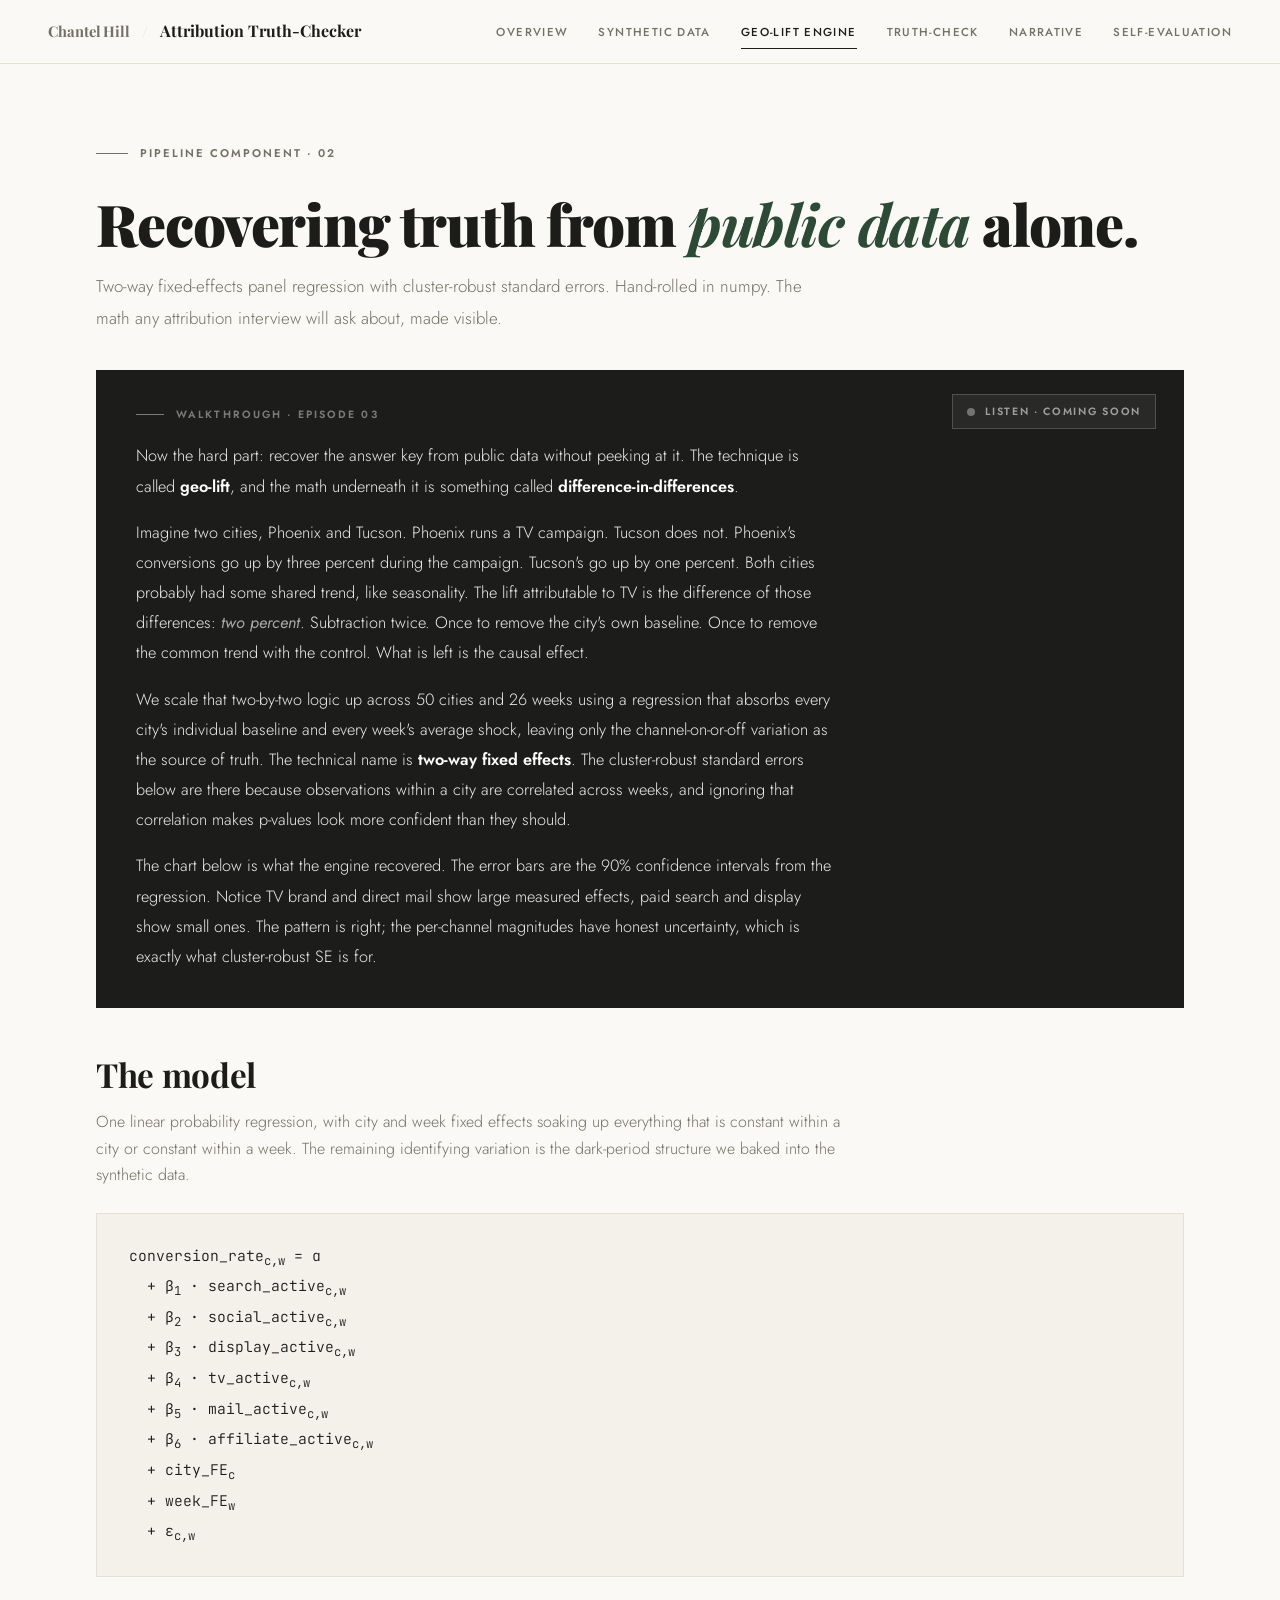
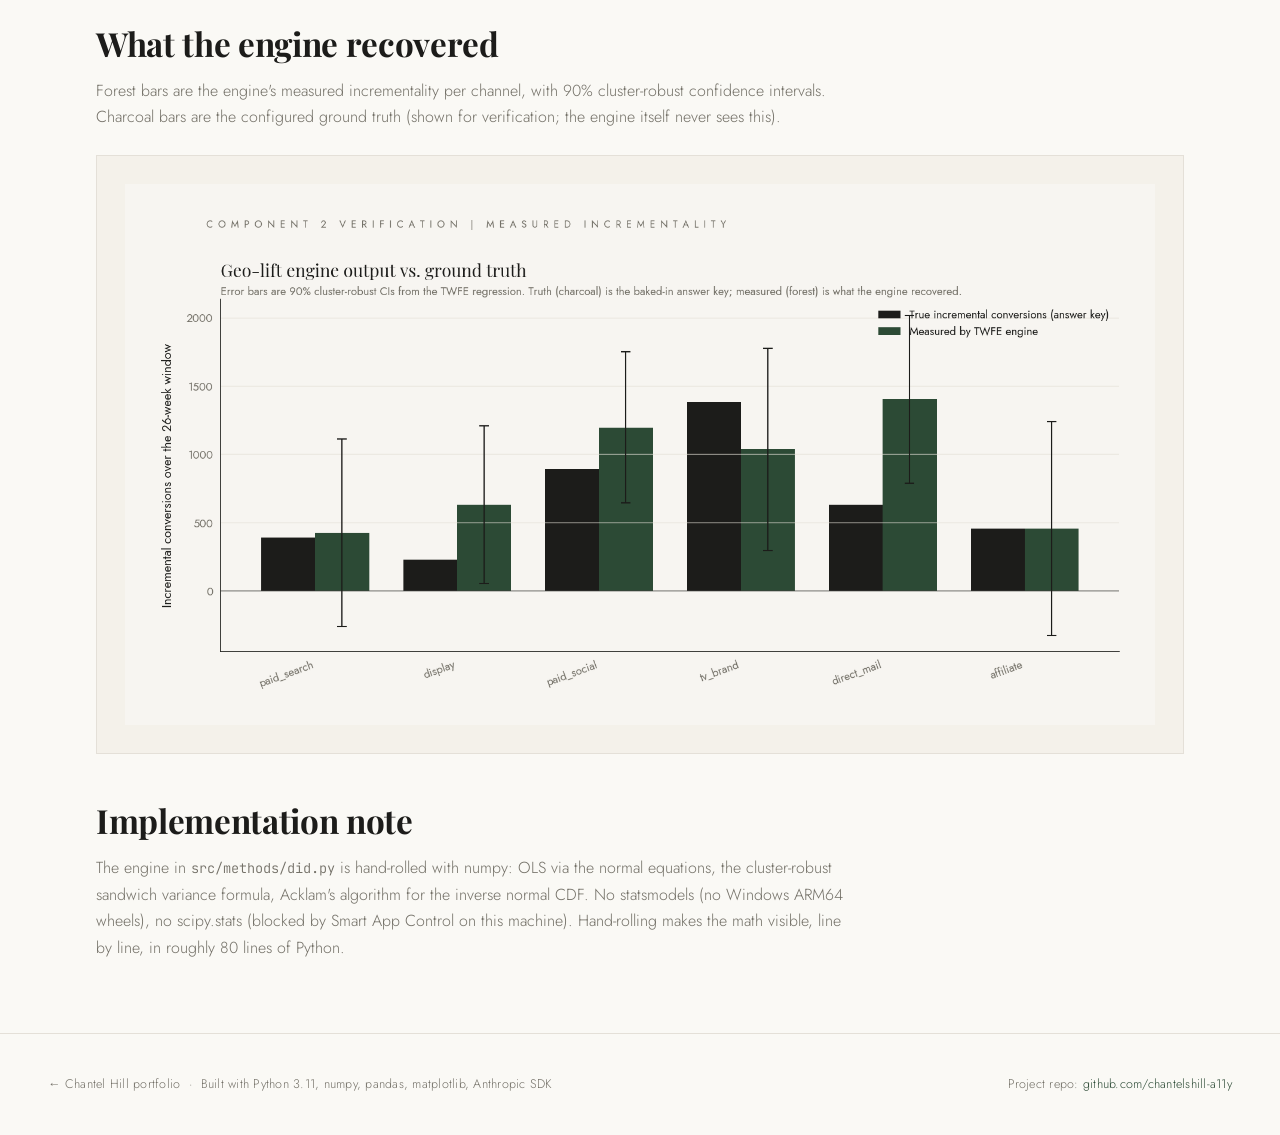
==== site/geo-lift.html @ 87174927 "Add 5 component pages + interactive threshold slider site/synthetic-data.html, geo-lift.html, truth-" ====
<!DOCTYPE html>
<html lang="en">
<head>
<meta charset="UTF-8">
<meta name="viewport" content="width=device-width, initial-scale=1.0">
<title>Geo-Lift Engine &mdash; Attribution Truth-Checker</title>
<link href="https://fonts.googleapis.com/css2?family=Playfair+Display:ital,wght@0,400;0,700;0,900;1,400;1,700;1,900&family=Jost:wght@300;400;500;600&family=JetBrains+Mono:wght@400;500&display=swap" rel="stylesheet">
<link href="css/styles.css" rel="stylesheet">
</head>
<body>

<nav class="top">
  <div class="nav-brand">
    <a class="nav-portfolio-link" href="https://chantelhill.com">Chantel Hill</a>
    <span class="nav-separator">/</span>
    <a class="nav-logo" href="index.html">Attribution Truth-Checker</a>
  </div>
  <ul class="nav-links">
    <li><a href="index.html">Overview</a></li>
    <li><a href="synthetic-data.html">Synthetic Data</a></li>
    <li><a href="geo-lift.html" class="active">Geo-Lift Engine</a></li>
    <li><a href="truth-check.html">Truth-Check</a></li>
    <li><a href="narrative.html">Narrative</a></li>
    <li><a href="self-evaluation.html">Self-Evaluation</a></li>
  </ul>
</nav>

<main>
  <section>
    <div class="container">
      <div class="eyebrow">Pipeline component &middot; 02</div>
      <h1>Recovering truth from <em>public data</em> alone.</h1>
      <p style="max-width: 720px; font-size: 1.06rem; line-height: 1.85; color: var(--mid); margin-top: 16px;">
        Two-way fixed-effects panel regression with cluster-robust standard errors. Hand-rolled in numpy.
        The math any attribution interview will ask about, made visible.
      </p>

      <div class="walkthrough">
        <div class="walkthrough-eyebrow">Walkthrough &middot; Episode 03</div>
        <span class="listen-cta" title="Audio narration coming in V2">Listen &middot; Coming soon</span>
        <p>
          Now the hard part: recover the answer key from public data without peeking at it. The
          technique is called <strong>geo-lift</strong>, and the math underneath it is something
          called <strong>difference-in-differences</strong>.
        </p>
        <p>
          Imagine two cities, Phoenix and Tucson. Phoenix runs a TV campaign. Tucson does not.
          Phoenix's conversions go up by three percent during the campaign. Tucson's go up by
          one percent. Both cities probably had some shared trend, like seasonality. The lift
          attributable to TV is the difference of those differences: <em>two percent</em>.
          Subtraction twice. Once to remove the city's own baseline. Once to remove the
          common trend with the control. What is left is the causal effect.
        </p>
        <p>
          We scale that two-by-two logic up across 50 cities and 26 weeks using a regression that
          absorbs every city's individual baseline and every week's average shock, leaving only
          the channel-on-or-off variation as the source of truth. The technical name is
          <strong>two-way fixed effects</strong>. The cluster-robust standard errors below are
          there because observations within a city are correlated across weeks, and ignoring
          that correlation makes p-values look more confident than they should.
        </p>
        <p>
          The chart below is what the engine recovered. The error bars are the 90% confidence
          intervals from the regression. Notice TV brand and direct mail show large measured
          effects, paid search and display show small ones. The pattern is right; the per-channel
          magnitudes have honest uncertainty, which is exactly what cluster-robust SE is for.
        </p>
      </div>

      <div style="margin-top: 48px;">
        <h2>The model</h2>
        <p class="muted" style="max-width: 760px;">
          One linear probability regression, with city and week fixed effects soaking up everything that
          is constant within a city or constant within a week. The remaining identifying variation is
          the dark-period structure we baked into the synthetic data.
        </p>
        <figure class="chart" style="background: var(--paper); padding: 28px 32px; font-family: 'JetBrains Mono', monospace; font-size: 0.92rem; color: var(--charcoal); line-height: 1.85;">
conversion_rate<sub>c,w</sub> = &alpha;<br>
&nbsp;&nbsp;+ &beta;<sub>1</sub> &middot; search_active<sub>c,w</sub><br>
&nbsp;&nbsp;+ &beta;<sub>2</sub> &middot; social_active<sub>c,w</sub><br>
&nbsp;&nbsp;+ &beta;<sub>3</sub> &middot; display_active<sub>c,w</sub><br>
&nbsp;&nbsp;+ &beta;<sub>4</sub> &middot; tv_active<sub>c,w</sub><br>
&nbsp;&nbsp;+ &beta;<sub>5</sub> &middot; mail_active<sub>c,w</sub><br>
&nbsp;&nbsp;+ &beta;<sub>6</sub> &middot; affiliate_active<sub>c,w</sub><br>
&nbsp;&nbsp;+ city_FE<sub>c</sub><br>
&nbsp;&nbsp;+ week_FE<sub>w</sub><br>
&nbsp;&nbsp;+ &epsilon;<sub>c,w</sub>
        </figure>
      </div>

      <div style="margin-top: 48px;">
        <h2>What the engine recovered</h2>
        <p class="muted" style="max-width: 760px;">
          Forest bars are the engine's measured incrementality per channel, with 90% cluster-robust
          confidence intervals. Charcoal bars are the configured ground truth (shown for verification;
          the engine itself never sees this).
        </p>
        <figure class="chart">
          <img src="charts/geolift_measured_vs_true.png" alt="Bar chart with error bars showing measured incrementality per channel against ground truth.">
        </figure>
      </div>

      <div style="margin-top: 48px;">
        <h2>Implementation note</h2>
        <p class="muted" style="max-width: 760px;">
          The engine in <span class="mono">src/methods/did.py</span> is hand-rolled with numpy:
          OLS via the normal equations, the cluster-robust sandwich variance formula, Acklam's
          algorithm for the inverse normal CDF. No statsmodels (no Windows ARM64 wheels), no
          scipy.stats (blocked by Smart App Control on this machine). Hand-rolling makes the
          math visible, line by line, in roughly 80 lines of Python.
        </p>
      </div>

    </div>
  </section>
</main>

<footer>
  <div>
    <a href="https://chantelhill.com" style="border-bottom: none; color: var(--mid);">&larr; Chantel Hill portfolio</a>
    &nbsp;&middot;&nbsp; Built with Python 3.11, numpy, pandas, matplotlib, Anthropic SDK
  </div>
  <div>Project repo: <a href="https://github.com/chantelshill-a11y/attribution-truth-checker">github.com/chantelshill-a11y</a></div>
</footer>

</body>
</html>
---- site/css/styles.css ----
/* =====================================================================
   Attribution Truth-Checker — site styles
   Brand: Chantel Hill (forest / cream / charcoal, Playfair + Jost)
   Background: #FAF9F5 (Claude-flavored warm white, between #FFFFFF and the
                          editorial cream of the portfolio)
   ===================================================================== */

:root {
  --bg:          #FAF9F5;  /* Claude warm white */
  --paper:       #F4F1EA;  /* warmer surface for cards */
  --forest:      #2C4A35;
  --forest-dark: #1E3326;
  --forest-light:#3D6147;
  --charcoal:    #1C1C1A;
  --mid:         #737067;
  --light:       #DDD9D1;
  --rule:        #E4E0D8;
  --white:       #FFFFFF;
  --nav-height:  64px;
}

*, *::before, *::after { box-sizing: border-box; margin: 0; padding: 0; }
html { scroll-behavior: smooth; }
body {
  font-family: 'Jost', -apple-system, BlinkMacSystemFont, 'Segoe UI', Roboto, sans-serif;
  font-weight: 300;
  background: var(--bg);
  color: var(--charcoal);
  line-height: 1.65;
  min-height: 100vh;
  display: flex;
  flex-direction: column;
}

/* ---------------------------------------------------------------------
   Typography
   --------------------------------------------------------------------- */

h1, h2, h3, h4 {
  font-family: 'Playfair Display', Georgia, serif;
  font-weight: 700;
  color: var(--charcoal);
  line-height: 1.12;
  letter-spacing: -0.01em;
}
h1 { font-size: clamp(2.4rem, 4.5vw, 4.4rem); font-weight: 900; letter-spacing: -0.02em; }
h2 { font-size: clamp(1.7rem, 2.6vw, 2.4rem); margin-bottom: 16px; }
h3 { font-size: 1.3rem; margin-bottom: 12px; font-weight: 700; }
h4 { font-size: 1rem; font-weight: 600; }

em {
  font-style: italic;
  color: var(--forest);
  font-weight: 700;
}

p { color: var(--charcoal); }
p + p { margin-top: 14px; }

a {
  color: var(--forest);
  text-decoration: none;
  border-bottom: 1px solid transparent;
  transition: border-color 0.2s, color 0.2s;
}
a:hover { border-bottom-color: var(--forest); }

.eyebrow {
  display: inline-flex;
  align-items: center;
  gap: 12px;
  font-family: 'Jost', sans-serif;
  font-size: 0.7rem;
  font-weight: 600;
  letter-spacing: 0.18em;
  text-transform: uppercase;
  color: var(--mid);
  margin-bottom: 28px;
}
.eyebrow::before {
  content: '';
  display: block;
  width: 32px;
  height: 1px;
  background: var(--mid);
}

.muted { color: var(--mid); }
.caption {
  font-size: 0.78rem;
  color: var(--mid);
  letter-spacing: 0.02em;
  line-height: 1.6;
}
.mono { font-family: 'JetBrains Mono', Menlo, Consolas, monospace; font-size: 0.85rem; }

/* ---------------------------------------------------------------------
   Top navigation (sticky, blur backdrop)
   --------------------------------------------------------------------- */

nav.top {
  position: sticky;
  top: 0;
  z-index: 100;
  height: var(--nav-height);
  display: flex;
  align-items: center;
  justify-content: space-between;
  padding: 0 48px;
  background: rgba(250, 249, 245, 0.88);
  backdrop-filter: blur(12px);
  -webkit-backdrop-filter: blur(12px);
  border-bottom: 1px solid var(--rule);
}
.nav-brand {
  display: flex;
  align-items: baseline;
  gap: 12px;
  font-family: 'Playfair Display', serif;
}
.nav-portfolio-link {
  font-size: 0.92rem;
  font-weight: 700;
  color: var(--mid);
  border-bottom: none;
  transition: color 0.2s;
  letter-spacing: -0.005em;
}
.nav-portfolio-link:hover { color: var(--charcoal); border-bottom: none; }
.nav-separator {
  color: var(--rule);
  font-weight: 400;
  font-size: 0.95rem;
  user-select: none;
}
.nav-logo {
  font-family: 'Playfair Display', serif;
  font-weight: 700;
  font-size: 1rem;
  color: var(--charcoal);
  border-bottom: none;
}
.nav-logo:hover { border-bottom: none; }
.nav-links {
  display: flex;
  align-items: center;
  gap: 30px;
  list-style: none;
}
.nav-links a {
  font-family: 'Jost', sans-serif;
  font-size: 0.72rem;
  font-weight: 500;
  letter-spacing: 0.12em;
  text-transform: uppercase;
  color: var(--mid);
  border-bottom: none;
  padding: 8px 0;
}
.nav-links a:hover { color: var(--charcoal); }
.nav-links a.active { color: var(--charcoal); border-bottom: 1px solid var(--charcoal); }

/* ---------------------------------------------------------------------
   Page chrome
   --------------------------------------------------------------------- */

main {
  flex: 1;
  display: flex;
  flex-direction: column;
}

.container {
  width: 100%;
  max-width: 1340px;
  margin: 0 auto;
  padding: 0 48px;
}

section {
  padding: 72px 48px;
}

footer {
  border-top: 1px solid var(--rule);
  padding: 40px 48px;
  display: flex;
  justify-content: space-between;
  align-items: center;
  font-size: 0.78rem;
  color: var(--mid);
  letter-spacing: 0.02em;
}

/* ---------------------------------------------------------------------
   Hero
   --------------------------------------------------------------------- */

.hero {
  min-height: calc(100vh - var(--nav-height));
  display: grid;
  grid-template-columns: 1fr 1.15fr;
  gap: 64px;
  align-items: center;
  padding: 72px 48px;
  max-width: 1480px;
  margin: 0 auto;
}
.hero-content { max-width: 540px; }
.hero-title { margin-bottom: 24px; }
.hero-subtitle {
  font-size: 1.02rem;
  color: var(--mid);
  line-height: 1.85;
  margin-bottom: 36px;
  font-weight: 300;
  max-width: 520px;
}
.hero-actions { display: flex; gap: 12px; align-items: center; flex-wrap: wrap; }

.hero-chart {
  background: var(--paper);
  padding: 28px;
  border: 1px solid var(--rule);
}
.hero-chart img { display: block; width: 100%; height: auto; }
.hero-chart figcaption {
  font-size: 0.78rem;
  color: var(--mid);
  margin-top: 14px;
  letter-spacing: 0.02em;
  line-height: 1.55;
}

/* ---------------------------------------------------------------------
   Buttons
   --------------------------------------------------------------------- */

.btn {
  display: inline-block;
  padding: 13px 28px;
  font-family: 'Jost', sans-serif;
  font-size: 0.74rem;
  font-weight: 600;
  letter-spacing: 0.1em;
  text-transform: uppercase;
  text-decoration: none;
  border: 1px solid transparent;
  cursor: pointer;
  transition: background 0.2s, border-color 0.2s, color 0.2s;
}
.btn-primary { background: var(--charcoal); color: var(--white); }
.btn-primary:hover { background: var(--forest); border-bottom: 1px solid var(--forest); }
.btn-secondary {
  background: transparent;
  color: var(--charcoal);
  border: 1px solid var(--light);
}
.btn-secondary:hover { border-color: var(--charcoal); }

/* ---------------------------------------------------------------------
   Stats strip (key findings)
   --------------------------------------------------------------------- */

.stats {
  background: var(--charcoal);
  color: var(--white);
  padding: 56px 48px;
}
.stats .container {
  display: grid;
  grid-template-columns: repeat(4, 1fr);
  gap: 48px;
  align-items: start;
}
.stat-eyebrow {
  font-size: 0.65rem;
  font-weight: 600;
  letter-spacing: 0.2em;
  text-transform: uppercase;
  color: rgba(255,255,255,0.45);
  margin-bottom: 14px;
}
.stat-value {
  font-family: 'Playfair Display', serif;
  font-size: clamp(1.9rem, 3vw, 2.6rem);
  font-weight: 900;
  letter-spacing: -0.02em;
  color: var(--white);
  margin-bottom: 8px;
  line-height: 1.05;
}
.stat-value em {
  color: rgba(255,255,255,0.55);
  font-style: italic;
  font-weight: 700;
}
.stat-label {
  font-size: 0.83rem;
  color: rgba(255,255,255,0.65);
  line-height: 1.55;
  font-weight: 300;
}

/* ---------------------------------------------------------------------
   Section: feature cards (links to other pages)
   --------------------------------------------------------------------- */

.cards {
  display: grid;
  grid-template-columns: repeat(3, 1fr);
  gap: 24px;
  margin-top: 32px;
}
.card {
  background: var(--paper);
  padding: 28px 28px 24px;
  border: 1px solid var(--rule);
  display: flex;
  flex-direction: column;
  gap: 12px;
  transition: border-color 0.2s, transform 0.2s;
  text-decoration: none;
  color: var(--charcoal);
}
.card:hover { border-color: var(--charcoal); transform: translateY(-2px); border-bottom: 1px solid var(--charcoal); }
.card .num {
  font-family: 'Playfair Display', serif;
  font-size: 2.4rem;
  font-weight: 900;
  color: var(--light);
  line-height: 1;
  letter-spacing: -0.02em;
}
.card h3 { margin-bottom: 4px; }
.card p { font-size: 0.92rem; color: var(--mid); line-height: 1.55; }
.card-link {
  font-size: 0.72rem;
  font-weight: 600;
  letter-spacing: 0.12em;
  text-transform: uppercase;
  color: var(--forest);
  margin-top: auto;
  padding-top: 8px;
  border-bottom: none;
}
.card-link::after { content: ' →'; }

/* ---------------------------------------------------------------------
   Tables
   --------------------------------------------------------------------- */

table.data {
  width: 100%;
  border-collapse: collapse;
  font-family: 'Jost', sans-serif;
  font-size: 0.92rem;
}
table.data th, table.data td {
  text-align: left;
  padding: 14px 16px;
  border-bottom: 1px solid var(--rule);
}
table.data th {
  font-size: 0.72rem;
  font-weight: 600;
  letter-spacing: 0.12em;
  text-transform: uppercase;
  color: var(--mid);
}
table.data td { color: var(--charcoal); font-weight: 400; }
table.data tr:last-child td { border-bottom: none; }
table.data .num { text-align: right; font-variant-numeric: tabular-nums; }

.label {
  display: inline-block;
  padding: 4px 10px;
  font-size: 0.68rem;
  font-weight: 600;
  letter-spacing: 0.1em;
  text-transform: uppercase;
  border: 1px solid;
}
.label-over    { color: var(--charcoal); border-color: var(--charcoal); background: rgba(28,28,26,0.04); }
.label-under   { color: var(--forest);   border-color: var(--forest);   background: rgba(44,74,53,0.06); }
.label-accurate{ color: var(--mid);      border-color: var(--rule);     background: transparent; }

/* ---------------------------------------------------------------------
   Chart figure
   --------------------------------------------------------------------- */

figure.chart {
  background: var(--paper);
  border: 1px solid var(--rule);
  padding: 28px;
  margin: 24px 0;
}
figure.chart img { display: block; width: 100%; height: auto; }
figure.chart figcaption {
  font-size: 0.78rem;
  color: var(--mid);
  margin-top: 16px;
  line-height: 1.55;
  letter-spacing: 0.01em;
}

/* ---------------------------------------------------------------------
   Two-column section (text + visual)
   --------------------------------------------------------------------- */

.two-col {
  display: grid;
  grid-template-columns: 1fr 1fr;
  gap: 56px;
  align-items: start;
}
.two-col-wide-left  { grid-template-columns: 1.4fr 1fr; }
.two-col-wide-right { grid-template-columns: 1fr 1.4fr; }

/* ---------------------------------------------------------------------
   Walkthrough block (podcast-style narration panel)
   Charcoal background mirrors the split-layout pattern in the portfolio.
   --------------------------------------------------------------------- */

.walkthrough {
  background: var(--charcoal);
  color: rgba(255, 255, 255, 0.92);
  padding: 36px 40px;
  margin: 36px 0;
  position: relative;
}
.walkthrough .walkthrough-eyebrow {
  font-family: 'Jost', sans-serif;
  font-size: 0.66rem;
  font-weight: 600;
  letter-spacing: 0.2em;
  text-transform: uppercase;
  color: rgba(255, 255, 255, 0.42);
  margin-bottom: 18px;
  display: flex;
  align-items: center;
  gap: 12px;
}
.walkthrough .walkthrough-eyebrow::before {
  content: '';
  display: block;
  width: 28px;
  height: 1px;
  background: rgba(255, 255, 255, 0.42);
}
.walkthrough p {
  color: rgba(255, 255, 255, 0.92);
  font-size: 1.02rem;
  line-height: 1.85;
  font-weight: 300;
  max-width: 78ch;
}
.walkthrough p + p { margin-top: 16px; }
.walkthrough em {
  color: rgba(255, 255, 255, 0.62);
  font-style: italic;
  font-weight: 400;
}
.walkthrough strong {
  color: var(--white);
  font-weight: 600;
}
.walkthrough .listen-cta {
  position: absolute;
  top: 24px;
  right: 28px;
  display: inline-flex;
  align-items: center;
  gap: 10px;
  padding: 8px 14px;
  background: rgba(255, 255, 255, 0.06);
  border: 1px solid rgba(255, 255, 255, 0.18);
  font-size: 0.66rem;
  font-weight: 600;
  letter-spacing: 0.16em;
  text-transform: uppercase;
  color: rgba(255, 255, 255, 0.55);
  cursor: not-allowed;
}
.walkthrough .listen-cta::before {
  content: '';
  display: block;
  width: 8px;
  height: 8px;
  border-radius: 50%;
  background: rgba(255, 255, 255, 0.35);
}

@media (max-width: 600px) {
  .walkthrough { padding: 28px 24px; }
  .walkthrough .listen-cta { display: none; }
}

/* ---------------------------------------------------------------------
   Slider widget (for the truth-check page)
   --------------------------------------------------------------------- */

.slider-block {
  background: var(--paper);
  border: 1px solid var(--rule);
  padding: 28px 32px;
  margin: 24px 0;
}
.slider-block label {
  display: flex;
  justify-content: space-between;
  align-items: baseline;
  margin-bottom: 16px;
  font-size: 0.74rem;
  font-weight: 600;
  letter-spacing: 0.12em;
  text-transform: uppercase;
  color: var(--mid);
}
.slider-block input[type="range"] {
  width: 100%;
  -webkit-appearance: none;
  height: 4px;
  background: var(--light);
  outline: none;
  border-radius: 0;
}
.slider-block input[type="range"]::-webkit-slider-thumb {
  -webkit-appearance: none;
  width: 18px;
  height: 18px;
  background: var(--forest);
  cursor: pointer;
  border: 2px solid var(--charcoal);
  border-radius: 50%;
}
.slider-block input[type="range"]::-moz-range-thumb {
  width: 18px;
  height: 18px;
  background: var(--forest);
  cursor: pointer;
  border: 2px solid var(--charcoal);
  border-radius: 50%;
}
.slider-value {
  font-family: 'Playfair Display', serif;
  font-size: 1.6rem;
  font-weight: 900;
  color: var(--charcoal);
  letter-spacing: -0.01em;
}

.metrics-row {
  display: grid;
  grid-template-columns: repeat(4, 1fr);
  gap: 16px;
  margin-top: 24px;
}
.metric {
  background: var(--white);
  border: 1px solid var(--rule);
  padding: 16px 20px;
}
.metric-label {
  font-size: 0.65rem;
  font-weight: 600;
  letter-spacing: 0.16em;
  text-transform: uppercase;
  color: var(--mid);
  margin-bottom: 6px;
}
.metric-value {
  font-family: 'Playfair Display', serif;
  font-size: 1.7rem;
  font-weight: 900;
  color: var(--charcoal);
  letter-spacing: -0.01em;
  line-height: 1;
}

/* ---------------------------------------------------------------------
   Responsive (collapse to single column at smaller widths)
   --------------------------------------------------------------------- */

@media (max-width: 960px) {
  nav.top { padding: 0 24px; }
  .nav-links { gap: 18px; }
  .container, section { padding: 48px 24px; }
  .hero { grid-template-columns: 1fr; gap: 36px; padding: 48px 24px; min-height: auto; }
  .hero-content { max-width: 100%; }
  .stats .container { grid-template-columns: repeat(2, 1fr); gap: 32px; }
  .cards { grid-template-columns: 1fr; }
  .two-col, .two-col-wide-left, .two-col-wide-right { grid-template-columns: 1fr; gap: 32px; }
  .metrics-row { grid-template-columns: repeat(2, 1fr); }
}

@media (max-width: 600px) {
  .nav-links a { font-size: 0.66rem; letter-spacing: 0.08em; }
  .nav-logo { font-size: 0.9rem; }
  .stats .container { grid-template-columns: 1fr; }
}
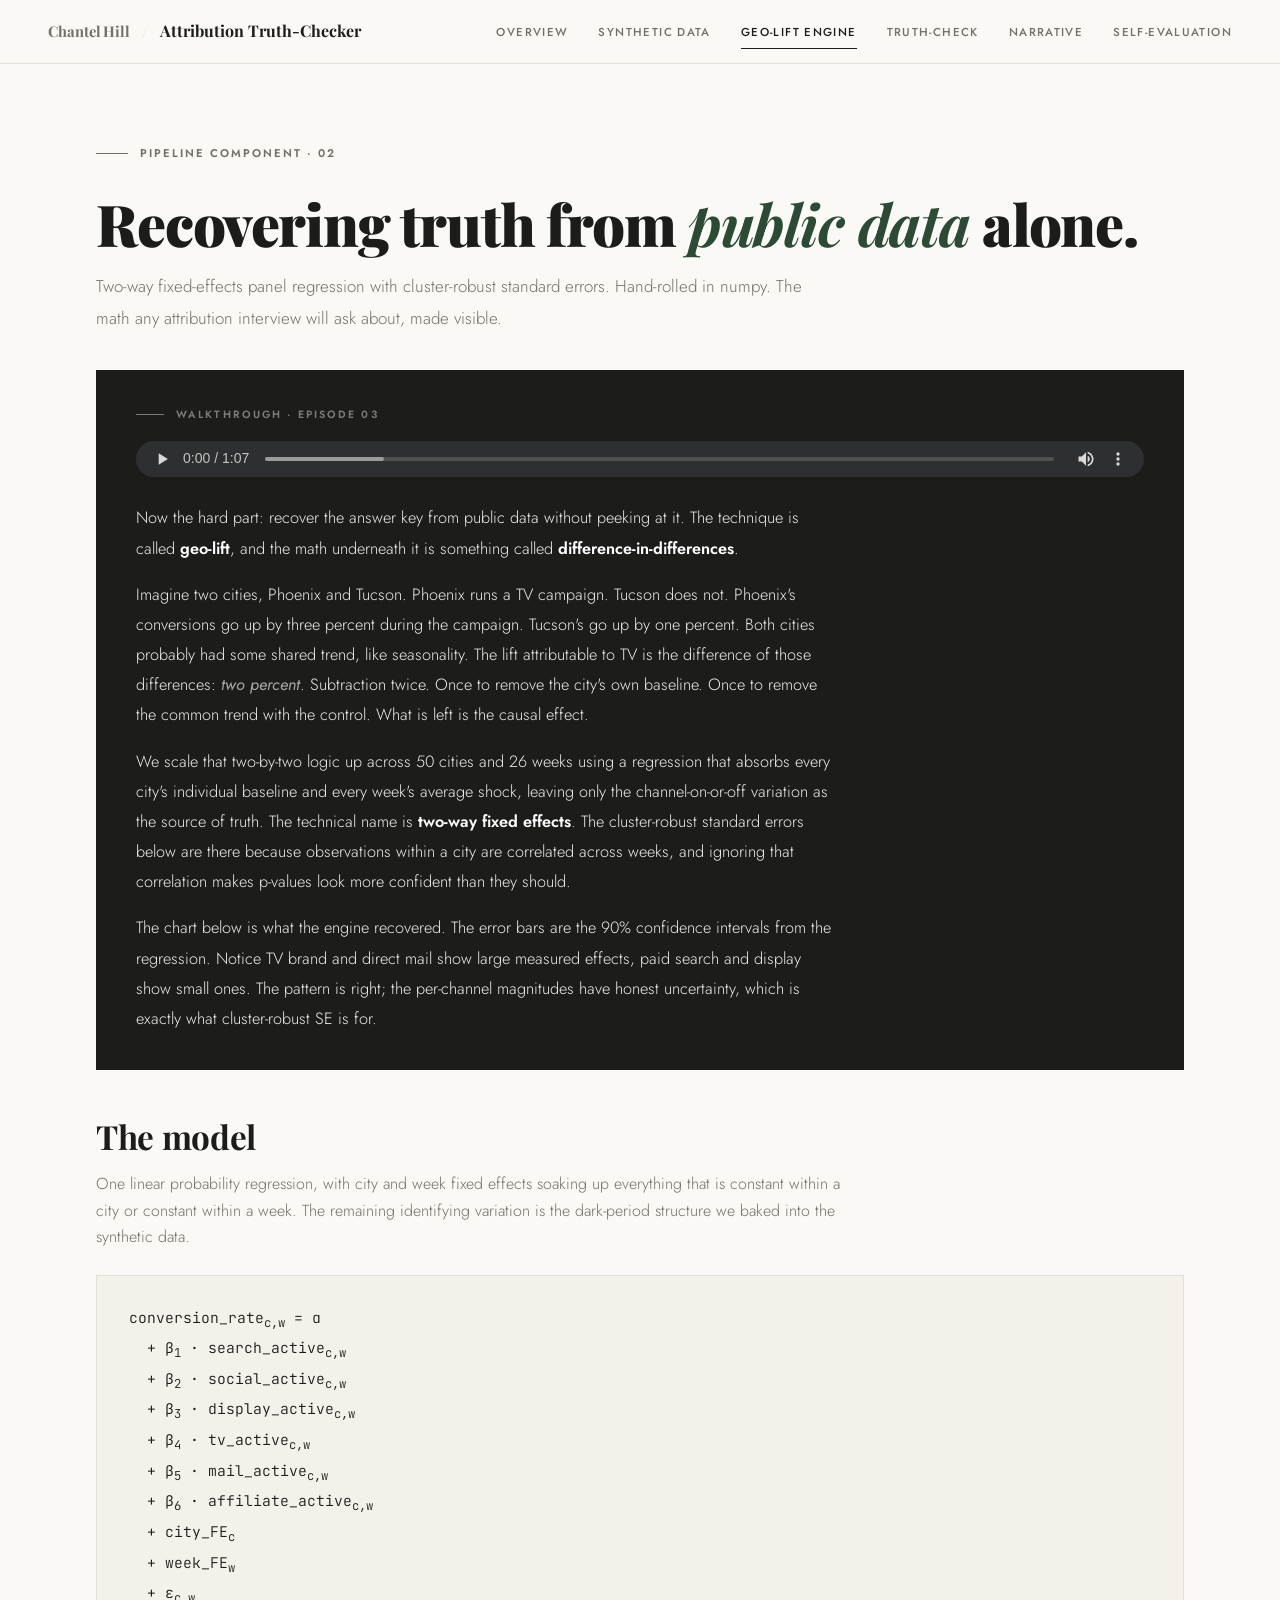
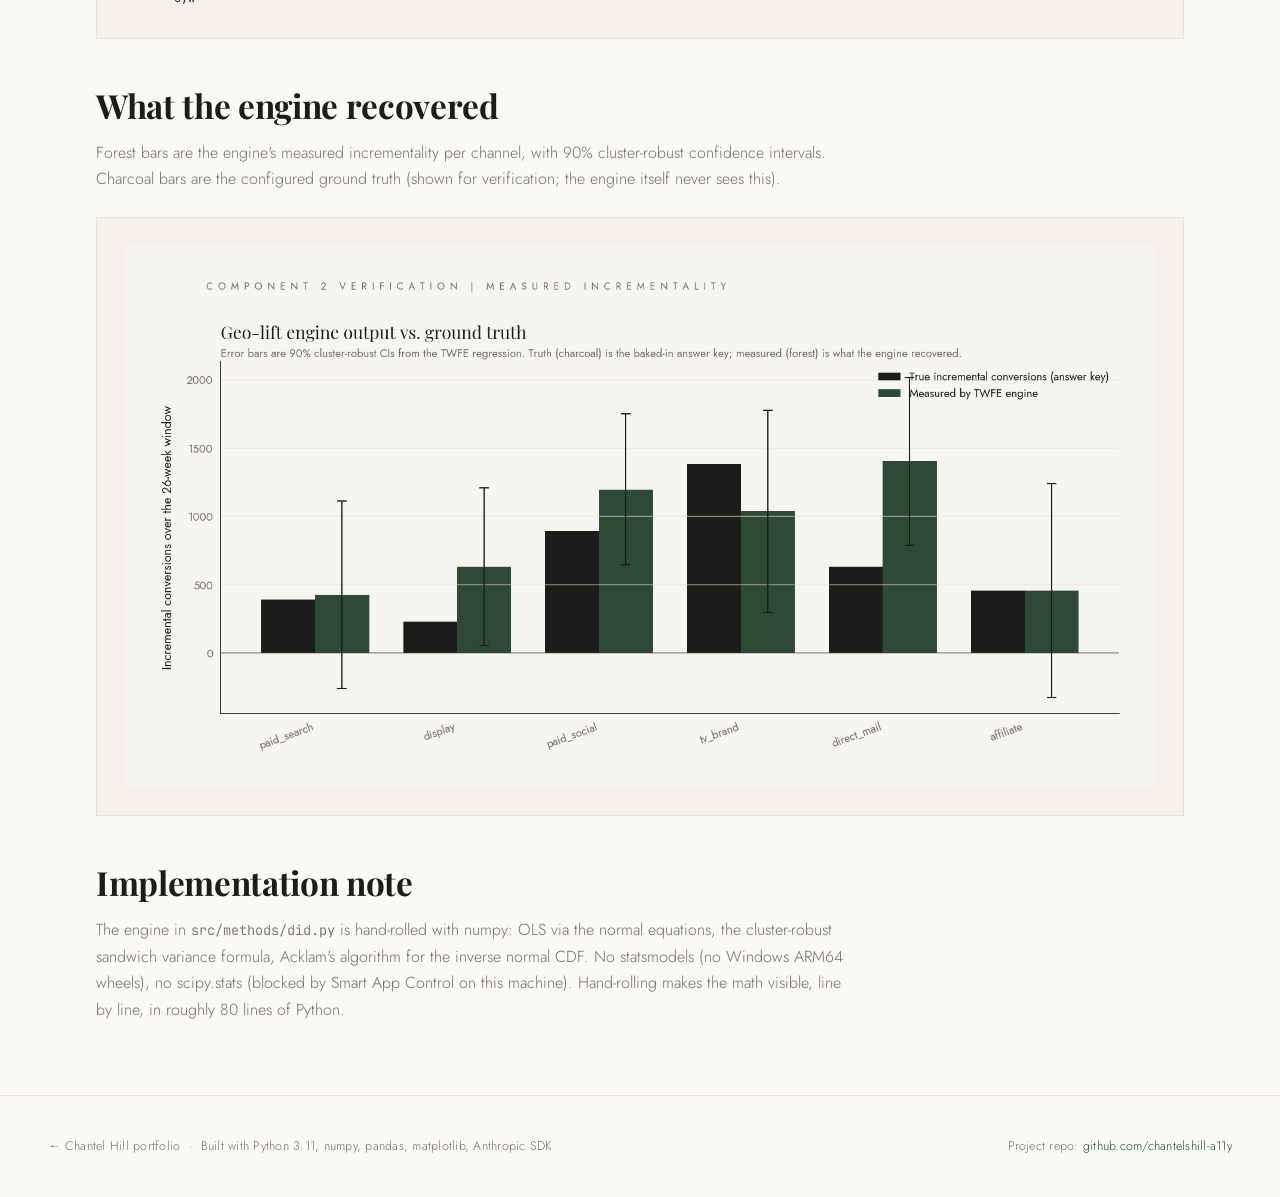
==== commit d5d9b1f5: "Add cloned-voice narration audio across all walkthrough panels Generated 7 MP3s via ElevenLabs IVC a" ====
--- a/site/geo-lift.html
+++ b/site/geo-lift.html
@@ -37,7 +37,7 @@
 
       <div class="walkthrough">
         <div class="walkthrough-eyebrow">Walkthrough &middot; Episode 03</div>
-        <span class="listen-cta" title="Audio narration coming in V2">Listen &middot; Coming soon</span>
+        <audio class="walkthrough-audio" controls preload="metadata" src="audio/walkthrough-geo-lift.mp3">Your browser does not support audio playback.</audio>
         <p>
           Now the hard part: recover the answer key from public data without peeking at it. The
           technique is called <strong>geo-lift</strong>, and the math underneath it is something
--- a/site/css/styles.css
+++ b/site/css/styles.css
@@ -465,35 +465,22 @@
   color: var(--white);
   font-weight: 600;
 }
-.walkthrough .listen-cta {
-  position: absolute;
-  top: 24px;
-  right: 28px;
-  display: inline-flex;
-  align-items: center;
-  gap: 10px;
-  padding: 8px 14px;
-  background: rgba(255, 255, 255, 0.06);
-  border: 1px solid rgba(255, 255, 255, 0.18);
-  font-size: 0.66rem;
-  font-weight: 600;
-  letter-spacing: 0.16em;
-  text-transform: uppercase;
-  color: rgba(255, 255, 255, 0.55);
-  cursor: not-allowed;
-}
-.walkthrough .listen-cta::before {
-  content: '';
+.walkthrough .walkthrough-audio {
   display: block;
-  width: 8px;
-  height: 8px;
-  border-radius: 50%;
-  background: rgba(255, 255, 255, 0.35);
-}
+  width: 100%;
+  margin: 4px 0 26px 0;
+  height: 36px;
+  border-radius: 0;
+  outline: none;
+  /* Subtle filter to lift the default browser controls into a dark theme.
+     Browsers each style audio controls differently, so this is a best-effort
+     visual blend rather than a fully consistent skin. */
+  filter: invert(0.85) hue-rotate(180deg);
+}
+.walkthrough .walkthrough-audio:focus { outline: none; }
 
 @media (max-width: 600px) {
   .walkthrough { padding: 28px 24px; }
-  .walkthrough .listen-cta { display: none; }
 }
 
 /* ---------------------------------------------------------------------
